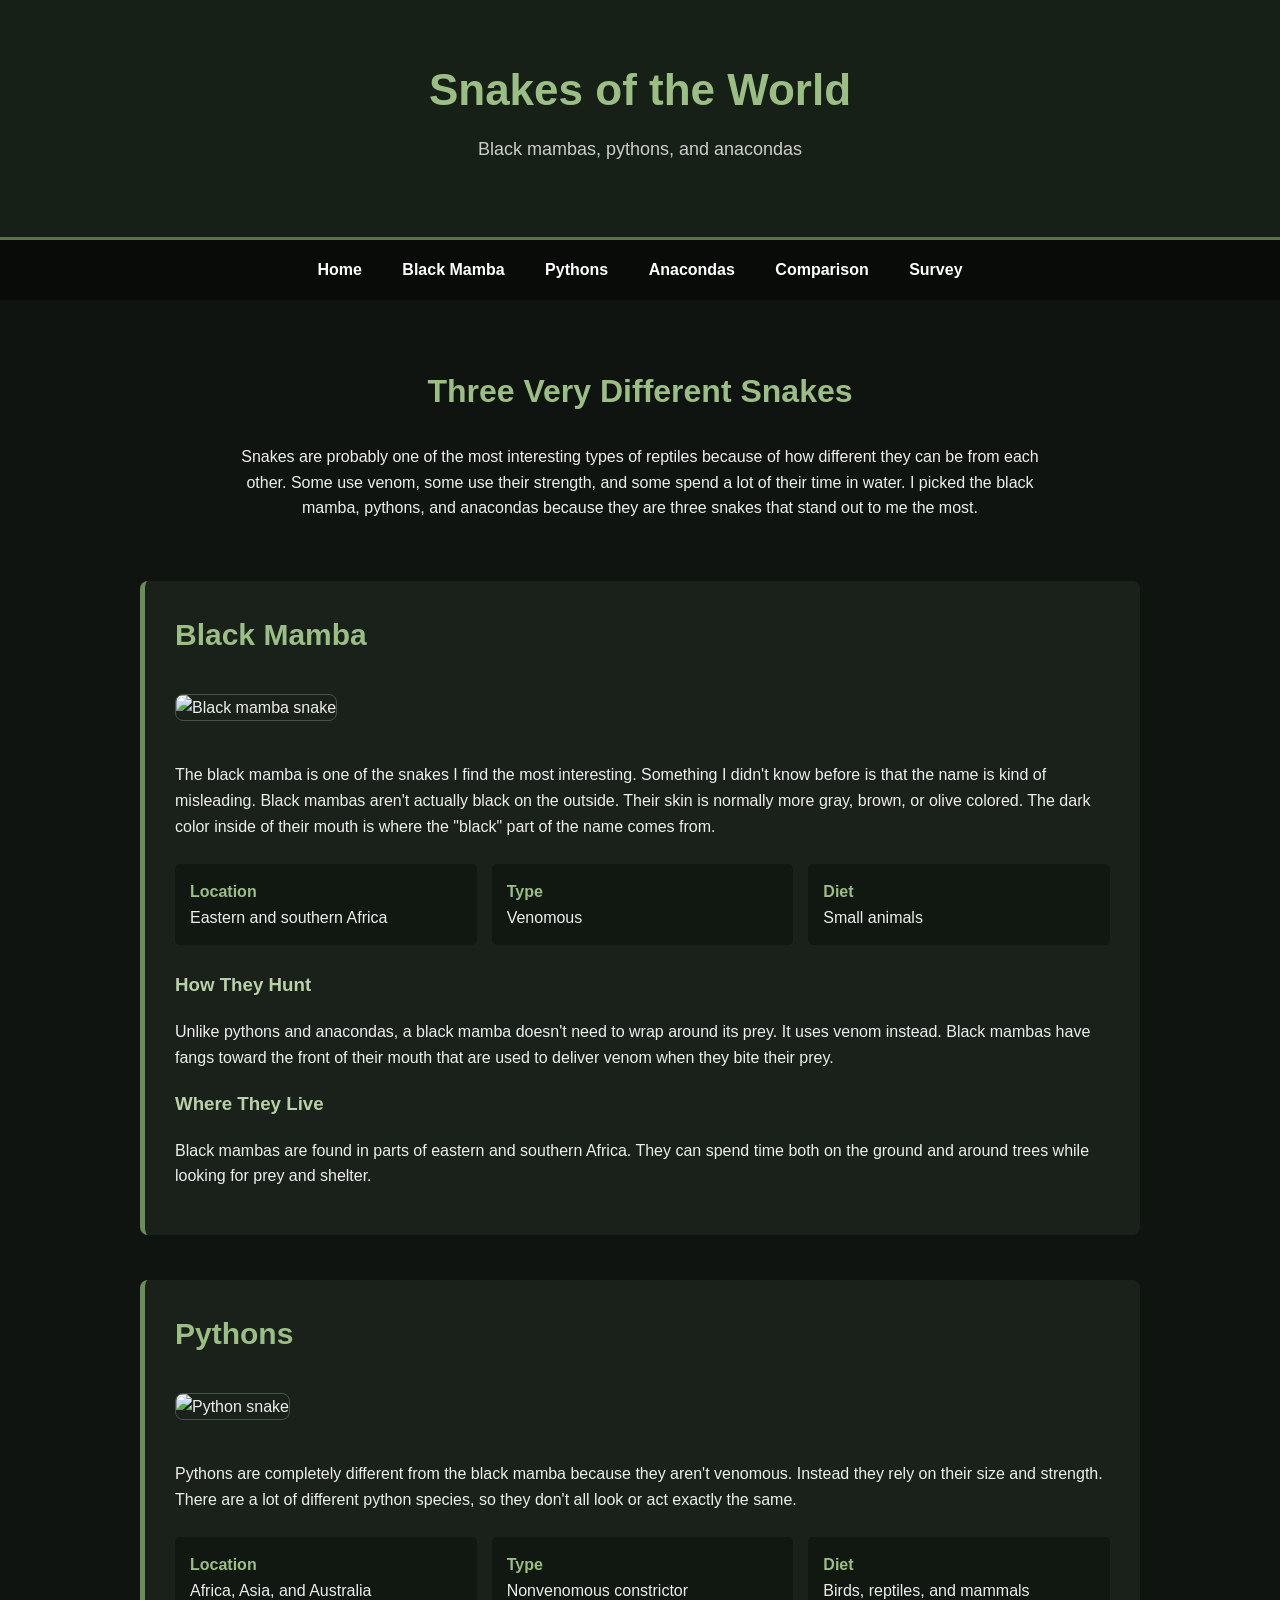
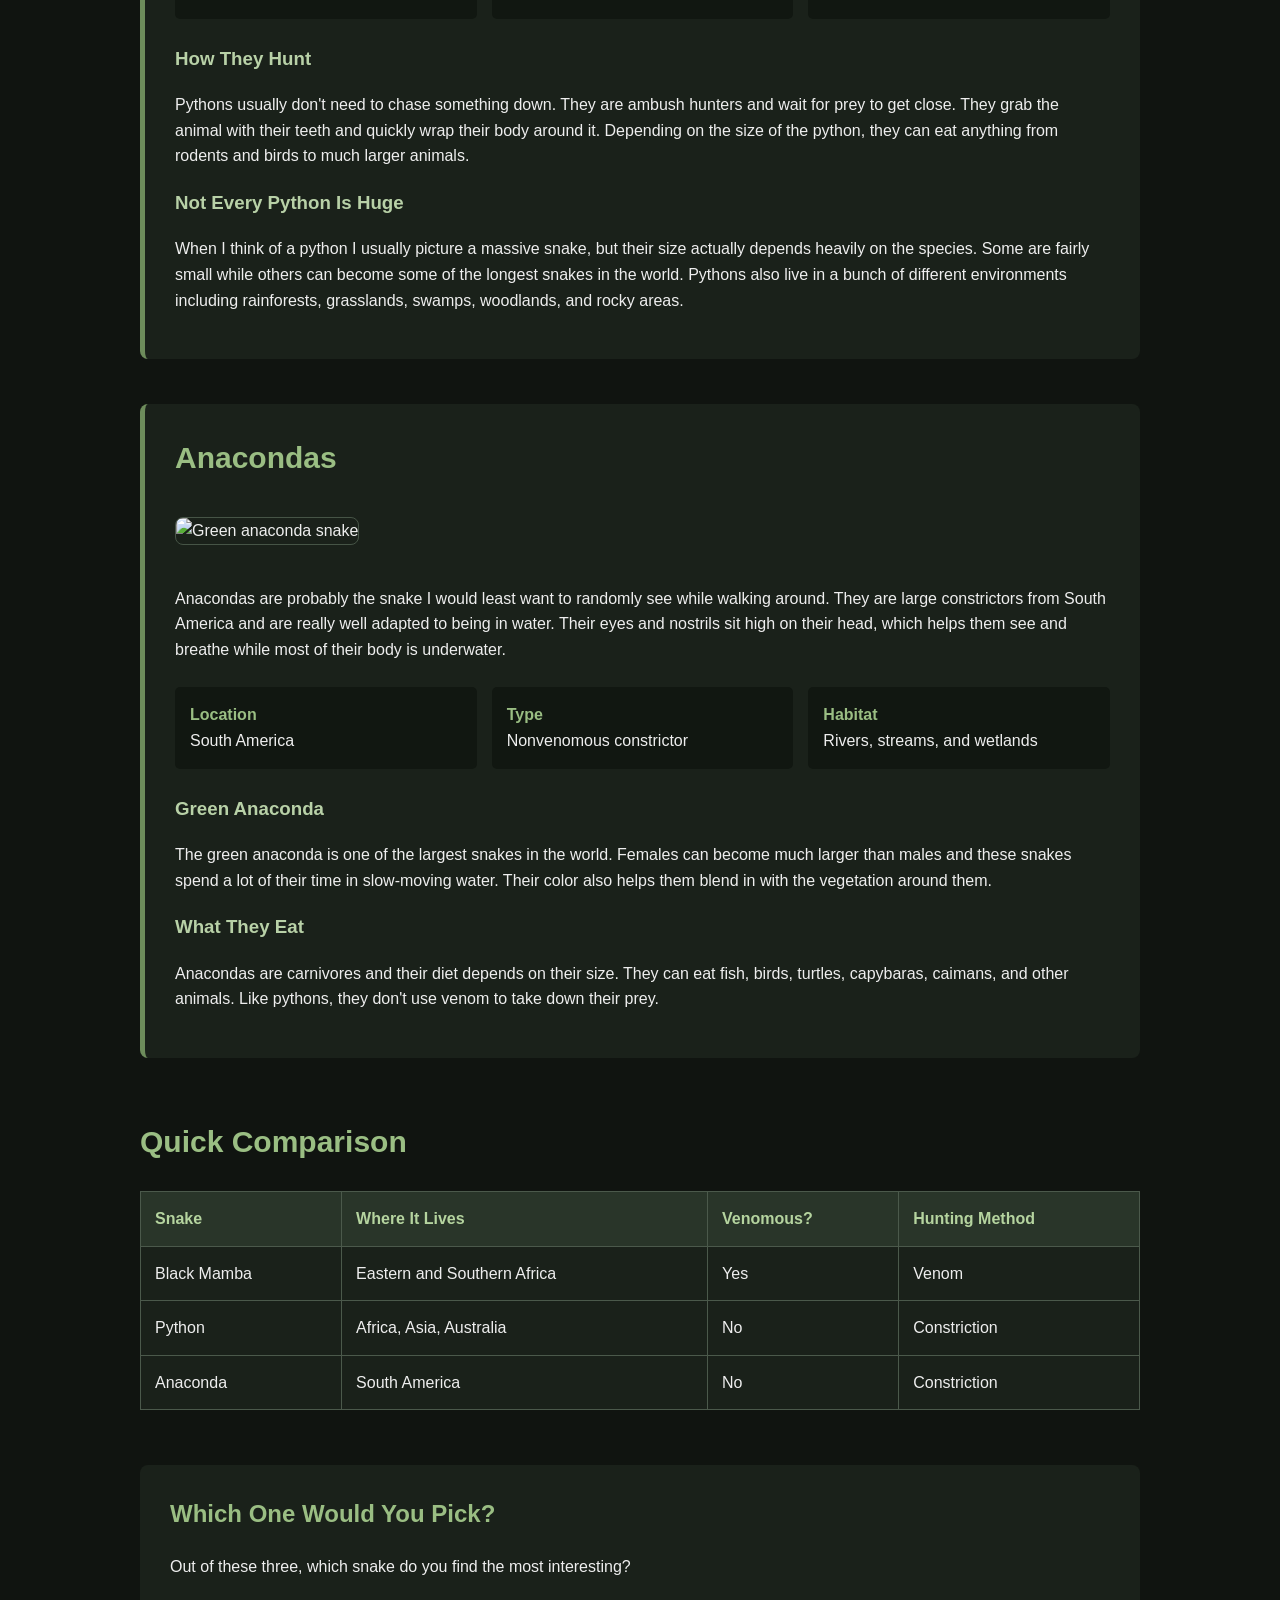
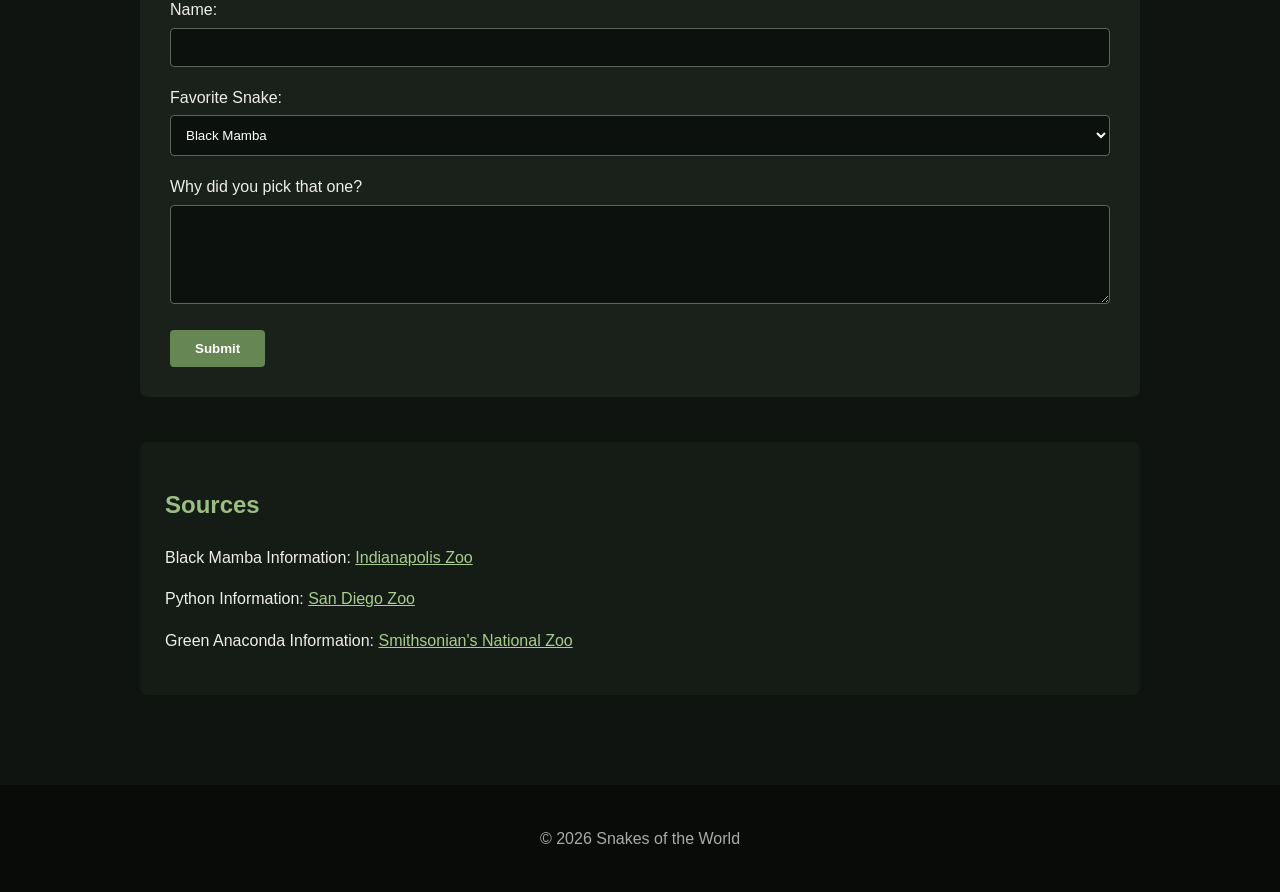
==== index.html @ 22fd6db7 "Revamp index.html for 'Snakes of the World' page Updated the content and structure of the index.html" ====
<!DOCTYPE html>
<html lang="en">

<head>
    <meta charset="UTF-8">
    <meta name="viewport" content="width=device-width, initial-scale=1.0">

    <meta name="description"
          content="Learn about black mambas, pythons, and anacondas including where they live, what they eat, and how they hunt.">

    <title>Snakes of the World</title>

    <style>

        html {
            scroll-behavior: smooth;
        }

        * {
            box-sizing: border-box;
        }

        body {
            margin: 0;
            font-family: Arial, sans-serif;
            background-color: #101410;
            color: #eeeeee;
            line-height: 1.6;
        }

        header {
            background-color: #172017;
            text-align: center;
            padding: 55px 20px;
            border-bottom: 3px solid #59734b;
        }

        header h1 {
            margin: 0;
            color: #9abe83;
            font-size: 44px;
        }

        header p {
            color: #cccccc;
            font-size: 18px;
            margin-top: 10px;
        }

        nav {
            background-color: #080b08;
            text-align: center;
            padding: 17px;
            position: sticky;
            top: 0;
            z-index: 100;
        }

        nav a {
            color: white;
            text-decoration: none;
            margin: 0 18px;
            font-weight: bold;
        }

        nav a:hover {
            color: #9abe83;
        }

        main {
            max-width: 1050px;
            margin: auto;
            padding: 40px 25px;
        }

        .intro {
            text-align: center;
            max-width: 800px;
            margin: 10px auto 60px;
        }

        .intro h2 {
            color: #9abe83;
            font-size: 32px;
        }

        .snake {
            background-color: #1a211a;
            margin-bottom: 45px;
            padding: 30px;
            border-radius: 8px;
            border-left: 5px solid #6d8c5b;
        }

        .snake h2 {
            margin-top: 0;
            color: #9abe83;
            font-size: 30px;
        }

        .snake h3 {
            color: #b8d1a7;
        }

        .snake-image {
            width: 100%;
            height: 400px;
            object-fit: cover;
            border-radius: 8px;
            margin: 10px 0 25px;
            border: 1px solid #465446;
        }

        .facts {
            display: grid;
            grid-template-columns: repeat(3, 1fr);
            gap: 15px;
            margin: 25px 0;
        }

        .fact {
            background-color: #111711;
            padding: 15px;
            border-radius: 5px;
        }

        .fact strong {
            color: #9abe83;
        }

        .comparison {
            margin-top: 60px;
        }

        .comparison h2 {
            color: #9abe83;
            font-size: 30px;
        }

        table {
            width: 100%;
            border-collapse: collapse;
            background-color: #1a211a;
        }

        th {
            background-color: #293529;
            color: #b5d49f;
        }

        th, td {
            padding: 14px;
            border: 1px solid #4b594b;
            text-align: left;
        }

        .survey {
            background-color: #1a211a;
            padding: 30px;
            margin-top: 55px;
            border-radius: 8px;
        }

        .survey h2 {
            color: #9abe83;
            margin-top: 0;
        }

        label {
            display: block;
            margin-top: 18px;
            margin-bottom: 5px;
        }

        input,
        select,
        textarea {
            width: 100%;
            padding: 11px;
            background-color: #0d110d;
            border: 1px solid #596659;
            color: white;
            border-radius: 4px;
        }

        textarea {
            resize: vertical;
        }

        input[type="submit"] {
            width: auto;
            background-color: #668653;
            border: none;
            padding: 11px 25px;
            margin-top: 18px;
            cursor: pointer;
            color: white;
            font-weight: bold;
        }

        input[type="submit"]:hover {
            background-color: #7a9d64;
        }

        .sources {
            margin-top: 45px;
            padding: 25px;
            background-color: #151b15;
            border-radius: 8px;
        }

        .sources h2 {
            color: #9abe83;
        }

        .sources a {
            color: #a9ce91;
        }

        footer {
            text-align: center;
            background-color: #080b08;
            color: #aaaaaa;
            padding: 25px;
            margin-top: 50px;
        }

        @media (max-width: 700px) {

            .facts {
                grid-template-columns: 1fr;
            }

            .snake-image {
                height: 250px;
            }

            nav a {
                display: inline-block;
                margin: 6px 9px;
            }

            header h1 {
                font-size: 35px;
            }
        }

    </style>
</head>


<body>

<header id="home">
    <h1>Snakes of the World</h1>
    <p>Black mambas, pythons, and anacondas</p>
</header>


<nav>
    <a href="#home">Home</a>
    <a href="#mamba">Black Mamba</a>
    <a href="#python">Pythons</a>
    <a href="#anaconda">Anacondas</a>
    <a href="#comparison">Comparison</a>
    <a href="#survey">Survey</a>
</nav>


<main>

<section class="intro">

    <h2>Three Very Different Snakes</h2>

    <p>
        Snakes are probably one of the most interesting types of reptiles
        because of how different they can be from each other. Some use venom,
        some use their strength, and some spend a lot of their time in water.
        I picked the black mamba, pythons, and anacondas because they are three
        snakes that stand out to me the most.
    </p>

</section>


<section class="snake" id="mamba">

    <h2>Black Mamba</h2>

    <img
        class="snake-image"
        src="https://upload.wikimedia.org/wikipedia/commons/7/76/Dendroaspis_polylepis_%2814%29.jpg"
        alt="Black mamba snake">

    <p>
        The black mamba is one of the snakes I find the most interesting.
        Something I didn't know before is that the name is kind of misleading.
        Black mambas aren't actually black on the outside. Their skin is
        normally more gray, brown, or olive colored. The dark color inside
        of their mouth is where the "black" part of the name comes from.
    </p>

    <div class="facts">

        <div class="fact">
            <strong>Location</strong><br>
            Eastern and southern Africa
        </div>

        <div class="fact">
            <strong>Type</strong><br>
            Venomous
        </div>

        <div class="fact">
            <strong>Diet</strong><br>
            Small animals
        </div>

    </div>

    <h3>How They Hunt</h3>

    <p>
        Unlike pythons and anacondas, a black mamba doesn't need to wrap
        around its prey. It uses venom instead. Black mambas have fangs
        toward the front of their mouth that are used to deliver venom
        when they bite their prey.
    </p>

    <h3>Where They Live</h3>

    <p>
        Black mambas are found in parts of eastern and southern Africa.
        They can spend time both on the ground and around trees while
        looking for prey and shelter.
    </p>

</section>


<section class="snake" id="python">

    <h2>Pythons</h2>

    <img
        class="snake-image"
        src="https://upload.wikimedia.org/wikipedia/commons/3/32/Python_molurus_molurus_2.jpg"
        alt="Python snake">

    <p>
        Pythons are completely different from the black mamba because they
        aren't venomous. Instead they rely on their size and strength.
        There are a lot of different python species, so they don't all look
        or act exactly the same.
    </p>

    <div class="facts">

        <div class="fact">
            <strong>Location</strong><br>
            Africa, Asia, and Australia
        </div>

        <div class="fact">
            <strong>Type</strong><br>
            Nonvenomous constrictor
        </div>

        <div class="fact">
            <strong>Diet</strong><br>
            Birds, reptiles, and mammals
        </div>

    </div>

    <h3>How They Hunt</h3>

    <p>
        Pythons usually don't need to chase something down. They are ambush
        hunters and wait for prey to get close. They grab the animal with
        their teeth and quickly wrap their body around it. Depending on the
        size of the python, they can eat anything from rodents and birds to
        much larger animals.
    </p>

    <h3>Not Every Python Is Huge</h3>

    <p>
        When I think of a python I usually picture a massive snake, but their
        size actually depends heavily on the species. Some are fairly small
        while others can become some of the longest snakes in the world.
        Pythons also live in a bunch of different environments including
        rainforests, grasslands, swamps, woodlands, and rocky areas.
    </p>

</section>


<section class="snake" id="anaconda">

    <h2>Anacondas</h2>

    <img
        class="snake-image"
        src="https://upload.wikimedia.org/wikipedia/commons/b/b4/Sucuri_verde.jpg"
        alt="Green anaconda snake">

    <p>
        Anacondas are probably the snake I would least want to randomly see
        while walking around. They are large constrictors from South America
        and are really well adapted to being in water. Their eyes and nostrils
        sit high on their head, which helps them see and breathe while most
        of their body is underwater.
    </p>

    <div class="facts">

        <div class="fact">
            <strong>Location</strong><br>
            South America
        </div>

        <div class="fact">
            <strong>Type</strong><br>
            Nonvenomous constrictor
        </div>

        <div class="fact">
            <strong>Habitat</strong><br>
            Rivers, streams, and wetlands
        </div>

    </div>

    <h3>Green Anaconda</h3>

    <p>
        The green anaconda is one of the largest snakes in the world.
        Females can become much larger than males and these snakes spend
        a lot of their time in slow-moving water. Their color also helps
        them blend in with the vegetation around them.
    </p>

    <h3>What They Eat</h3>

    <p>
        Anacondas are carnivores and their diet depends on their size.
        They can eat fish, birds, turtles, capybaras, caimans, and other
        animals. Like pythons, they don't use venom to take down their prey.
    </p>

</section>


<section class="comparison" id="comparison">

    <h2>Quick Comparison</h2>

    <table>

        <tr>
            <th>Snake</th>
            <th>Where It Lives</th>
            <th>Venomous?</th>
            <th>Hunting Method</th>
        </tr>

        <tr>
            <td>Black Mamba</td>
            <td>Eastern and Southern Africa</td>
            <td>Yes</td>
            <td>Venom</td>
        </tr>

        <tr>
            <td>Python</td>
            <td>Africa, Asia, Australia</td>
            <td>No</td>
            <td>Constriction</td>
        </tr>

        <tr>
            <td>Anaconda</td>
            <td>South America</td>
            <td>No</td>
            <td>Constriction</td>
        </tr>

    </table>

</section>


<section class="survey" id="survey">

    <h2>Which One Would You Pick?</h2>

    <p>
        Out of these three, which snake do you find the most interesting?
    </p>

    <form>

        <label for="name">Name:</label>

        <input
            type="text"
            id="name"
            name="name"
            required>


        <label for="snake">Favorite Snake:</label>

        <select id="snake" name="snake">

            <option value="black-mamba">Black Mamba</option>
            <option value="python">Python</option>
            <option value="anaconda">Anaconda</option>

        </select>


        <label for="reason">
            Why did you pick that one?
        </label>

        <textarea
            id="reason"
            name="reason"
            rows="5"></textarea>


        <input
            type="submit"
            value="Submit">

    </form>

</section>


<section class="sources">

    <h2>Sources</h2>

    <p>
        Black Mamba Information:
        <a href="https://www.indianapoliszoo.com/animals/cobras-and-mambas/"
           target="_blank">
            Indianapolis Zoo
        </a>
    </p>

    <p>
        Python Information:
        <a href="https://animals.sandiegozoo.org/animals/python"
           target="_blank">
            San Diego Zoo
        </a>
    </p>

    <p>
        Green Anaconda Information:
        <a href="https://nationalzoo.si.edu/animals/green-anaconda"
           target="_blank">
            Smithsonian's National Zoo
        </a>
    </p>

</section>

</main>


<footer>
    <p>&copy; 2026 Snakes of the World</p>
</footer>

</body>

</html>
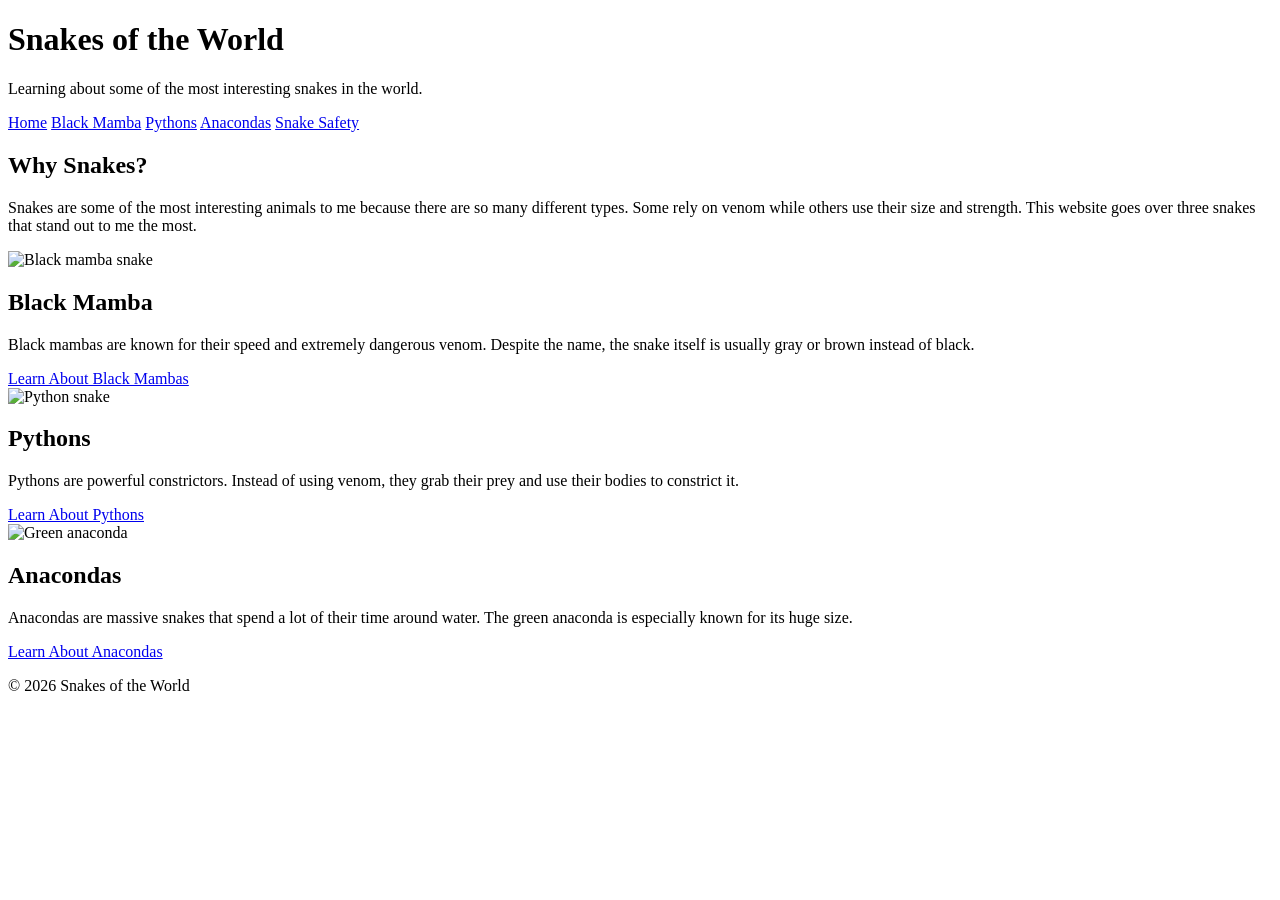
==== commit e2a01e85: "Refactor index.html with updated content and links Updated the content and structure of the index.ht" ====
--- a/index.html
+++ b/index.html
@@ -2,583 +2,91 @@
 <html lang="en">
 
 <head>
-    <meta charset="UTF-8">
-    <meta name="viewport" content="width=device-width, initial-scale=1.0">
-
-    <meta name="description"
-          content="Learn about black mambas, pythons, and anacondas including where they live, what they eat, and how they hunt.">
-
-    <title>Snakes of the World</title>
-
-    <style>
-
-        html {
-            scroll-behavior: smooth;
-        }
-
-        * {
-            box-sizing: border-box;
-        }
-
-        body {
-            margin: 0;
-            font-family: Arial, sans-serif;
-            background-color: #101410;
-            color: #eeeeee;
-            line-height: 1.6;
-        }
-
-        header {
-            background-color: #172017;
-            text-align: center;
-            padding: 55px 20px;
-            border-bottom: 3px solid #59734b;
-        }
-
-        header h1 {
-            margin: 0;
-            color: #9abe83;
-            font-size: 44px;
-        }
-
-        header p {
-            color: #cccccc;
-            font-size: 18px;
-            margin-top: 10px;
-        }
-
-        nav {
-            background-color: #080b08;
-            text-align: center;
-            padding: 17px;
-            position: sticky;
-            top: 0;
-            z-index: 100;
-        }
-
-        nav a {
-            color: white;
-            text-decoration: none;
-            margin: 0 18px;
-            font-weight: bold;
-        }
-
-        nav a:hover {
-            color: #9abe83;
-        }
-
-        main {
-            max-width: 1050px;
-            margin: auto;
-            padding: 40px 25px;
-        }
-
-        .intro {
-            text-align: center;
-            max-width: 800px;
-            margin: 10px auto 60px;
-        }
-
-        .intro h2 {
-            color: #9abe83;
-            font-size: 32px;
-        }
-
-        .snake {
-            background-color: #1a211a;
-            margin-bottom: 45px;
-            padding: 30px;
-            border-radius: 8px;
-            border-left: 5px solid #6d8c5b;
-        }
-
-        .snake h2 {
-            margin-top: 0;
-            color: #9abe83;
-            font-size: 30px;
-        }
-
-        .snake h3 {
-            color: #b8d1a7;
-        }
-
-        .snake-image {
-            width: 100%;
-            height: 400px;
-            object-fit: cover;
-            border-radius: 8px;
-            margin: 10px 0 25px;
-            border: 1px solid #465446;
-        }
-
-        .facts {
-            display: grid;
-            grid-template-columns: repeat(3, 1fr);
-            gap: 15px;
-            margin: 25px 0;
-        }
-
-        .fact {
-            background-color: #111711;
-            padding: 15px;
-            border-radius: 5px;
-        }
-
-        .fact strong {
-            color: #9abe83;
-        }
-
-        .comparison {
-            margin-top: 60px;
-        }
-
-        .comparison h2 {
-            color: #9abe83;
-            font-size: 30px;
-        }
-
-        table {
-            width: 100%;
-            border-collapse: collapse;
-            background-color: #1a211a;
-        }
-
-        th {
-            background-color: #293529;
-            color: #b5d49f;
-        }
-
-        th, td {
-            padding: 14px;
-            border: 1px solid #4b594b;
-            text-align: left;
-        }
-
-        .survey {
-            background-color: #1a211a;
-            padding: 30px;
-            margin-top: 55px;
-            border-radius: 8px;
-        }
-
-        .survey h2 {
-            color: #9abe83;
-            margin-top: 0;
-        }
-
-        label {
-            display: block;
-            margin-top: 18px;
-            margin-bottom: 5px;
-        }
-
-        input,
-        select,
-        textarea {
-            width: 100%;
-            padding: 11px;
-            background-color: #0d110d;
-            border: 1px solid #596659;
-            color: white;
-            border-radius: 4px;
-        }
-
-        textarea {
-            resize: vertical;
-        }
-
-        input[type="submit"] {
-            width: auto;
-            background-color: #668653;
-            border: none;
-            padding: 11px 25px;
-            margin-top: 18px;
-            cursor: pointer;
-            color: white;
-            font-weight: bold;
-        }
-
-        input[type="submit"]:hover {
-            background-color: #7a9d64;
-        }
-
-        .sources {
-            margin-top: 45px;
-            padding: 25px;
-            background-color: #151b15;
-            border-radius: 8px;
-        }
-
-        .sources h2 {
-            color: #9abe83;
-        }
-
-        .sources a {
-            color: #a9ce91;
-        }
-
-        footer {
-            text-align: center;
-            background-color: #080b08;
-            color: #aaaaaa;
-            padding: 25px;
-            margin-top: 50px;
-        }
-
-        @media (max-width: 700px) {
-
-            .facts {
-                grid-template-columns: 1fr;
-            }
-
-            .snake-image {
-                height: 250px;
-            }
-
-            nav a {
-                display: inline-block;
-                margin: 6px 9px;
-            }
-
-            header h1 {
-                font-size: 35px;
-            }
-        }
-
-    </style>
+   <meta charset="UTF-8">
+   <meta name="viewport" content="width=device-width, initial-scale=1.0">
+   <meta name="description" content="Learn about different snakes including black mambas, pythons, and anacondas.">
+   <title>Snakes of the World</title>
+   <link rel="stylesheet" href="styles.css">
 </head>
-
 
 <body>
 
-<header id="home">
-    <h1>Snakes of the World</h1>
-    <p>Black mambas, pythons, and anacondas</p>
+<header>
+   <h1>Snakes of the World</h1>
+   <p>Learning about some of the most interesting snakes in the world.</p>
 </header>
 
-
 <nav>
-    <a href="#home">Home</a>
-    <a href="#mamba">Black Mamba</a>
-    <a href="#python">Pythons</a>
-    <a href="#anaconda">Anacondas</a>
-    <a href="#comparison">Comparison</a>
-    <a href="#survey">Survey</a>
+   <a href="index.html">Home</a>
+   <a href="black-mamba.html">Black Mamba</a>
+   <a href="python.html">Pythons</a>
+   <a href="anaconda.html">Anacondas</a>
+   <a href="snake-safety.html">Snake Safety</a>
 </nav>
-
 
 <main>
 
-<section class="intro">
+   <h2>Why Snakes?</h2>
 
-    <h2>Three Very Different Snakes</h2>
+   <p>
+      Snakes are some of the most interesting animals to me because there are
+      so many different types. Some rely on venom while others use their size
+      and strength. This website goes over three snakes that stand out to me
+      the most.
+   </p>
 
-    <p>
-        Snakes are probably one of the most interesting types of reptiles
-        because of how different they can be from each other. Some use venom,
-        some use their strength, and some spend a lot of their time in water.
-        I picked the black mamba, pythons, and anacondas because they are three
-        snakes that stand out to me the most.
-    </p>
+   <div class="snake-grid">
 
-</section>
+      <section class="snake-card">
+         <img src="https://upload.wikimedia.org/wikipedia/commons/thumb/7/76/Dendroaspis_polylepis_%2814%29.jpg/640px-Dendroaspis_polylepis_%2814%29.jpg"
+              alt="Black mamba snake">
 
+         <h2>Black Mamba</h2>
 
-<section class="snake" id="mamba">
+         <p>
+            Black mambas are known for their speed and extremely dangerous
+            venom. Despite the name, the snake itself is usually gray or
+            brown instead of black.
+         </p>
 
-    <h2>Black Mamba</h2>
+         <a class="button" href="black-mamba.html">Learn About Black Mambas</a>
+      </section>
 
-    <img
-        class="snake-image"
-        src="https://upload.wikimedia.org/wikipedia/commons/7/76/Dendroaspis_polylepis_%2814%29.jpg"
-        alt="Black mamba snake">
+      <section class="snake-card">
+         <img src="https://upload.wikimedia.org/wikipedia/commons/thumb/4/4d/Python_bivittatus_%28Burmese_python%29.jpg/640px-Python_bivittatus_%28Burmese_python%29.jpg"
+              alt="Python snake">
 
-    <p>
-        The black mamba is one of the snakes I find the most interesting.
-        Something I didn't know before is that the name is kind of misleading.
-        Black mambas aren't actually black on the outside. Their skin is
-        normally more gray, brown, or olive colored. The dark color inside
-        of their mouth is where the "black" part of the name comes from.
-    </p>
+         <h2>Pythons</h2>
 
-    <div class="facts">
+         <p>
+            Pythons are powerful constrictors. Instead of using venom, they
+            grab their prey and use their bodies to constrict it.
+         </p>
 
-        <div class="fact">
-            <strong>Location</strong><br>
-            Eastern and southern Africa
-        </div>
+         <a class="button" href="python.html">Learn About Pythons</a>
+      </section>
 
-        <div class="fact">
-            <strong>Type</strong><br>
-            Venomous
-        </div>
+      <section class="snake-card">
+         <img src="https://upload.wikimedia.org/wikipedia/commons/thumb/b/b4/Sucuri_verde.jpg/640px-Sucuri_verde.jpg"
+              alt="Green anaconda">
 
-        <div class="fact">
-            <strong>Diet</strong><br>
-            Small animals
-        </div>
+         <h2>Anacondas</h2>
 
-    </div>
+         <p>
+            Anacondas are massive snakes that spend a lot of their time around
+            water. The green anaconda is especially known for its huge size.
+         </p>
 
-    <h3>How They Hunt</h3>
+         <a class="button" href="anaconda.html">Learn About Anacondas</a>
+      </section>
 
-    <p>
-        Unlike pythons and anacondas, a black mamba doesn't need to wrap
-        around its prey. It uses venom instead. Black mambas have fangs
-        toward the front of their mouth that are used to deliver venom
-        when they bite their prey.
-    </p>
-
-    <h3>Where They Live</h3>
-
-    <p>
-        Black mambas are found in parts of eastern and southern Africa.
-        They can spend time both on the ground and around trees while
-        looking for prey and shelter.
-    </p>
-
-</section>
-
-
-<section class="snake" id="python">
-
-    <h2>Pythons</h2>
-
-    <img
-        class="snake-image"
-        src="https://upload.wikimedia.org/wikipedia/commons/3/32/Python_molurus_molurus_2.jpg"
-        alt="Python snake">
-
-    <p>
-        Pythons are completely different from the black mamba because they
-        aren't venomous. Instead they rely on their size and strength.
-        There are a lot of different python species, so they don't all look
-        or act exactly the same.
-    </p>
-
-    <div class="facts">
-
-        <div class="fact">
-            <strong>Location</strong><br>
-            Africa, Asia, and Australia
-        </div>
-
-        <div class="fact">
-            <strong>Type</strong><br>
-            Nonvenomous constrictor
-        </div>
-
-        <div class="fact">
-            <strong>Diet</strong><br>
-            Birds, reptiles, and mammals
-        </div>
-
-    </div>
-
-    <h3>How They Hunt</h3>
-
-    <p>
-        Pythons usually don't need to chase something down. They are ambush
-        hunters and wait for prey to get close. They grab the animal with
-        their teeth and quickly wrap their body around it. Depending on the
-        size of the python, they can eat anything from rodents and birds to
-        much larger animals.
-    </p>
-
-    <h3>Not Every Python Is Huge</h3>
-
-    <p>
-        When I think of a python I usually picture a massive snake, but their
-        size actually depends heavily on the species. Some are fairly small
-        while others can become some of the longest snakes in the world.
-        Pythons also live in a bunch of different environments including
-        rainforests, grasslands, swamps, woodlands, and rocky areas.
-    </p>
-
-</section>
-
-
-<section class="snake" id="anaconda">
-
-    <h2>Anacondas</h2>
-
-    <img
-        class="snake-image"
-        src="https://upload.wikimedia.org/wikipedia/commons/b/b4/Sucuri_verde.jpg"
-        alt="Green anaconda snake">
-
-    <p>
-        Anacondas are probably the snake I would least want to randomly see
-        while walking around. They are large constrictors from South America
-        and are really well adapted to being in water. Their eyes and nostrils
-        sit high on their head, which helps them see and breathe while most
-        of their body is underwater.
-    </p>
-
-    <div class="facts">
-
-        <div class="fact">
-            <strong>Location</strong><br>
-            South America
-        </div>
-
-        <div class="fact">
-            <strong>Type</strong><br>
-            Nonvenomous constrictor
-        </div>
-
-        <div class="fact">
-            <strong>Habitat</strong><br>
-            Rivers, streams, and wetlands
-        </div>
-
-    </div>
-
-    <h3>Green Anaconda</h3>
-
-    <p>
-        The green anaconda is one of the largest snakes in the world.
-        Females can become much larger than males and these snakes spend
-        a lot of their time in slow-moving water. Their color also helps
-        them blend in with the vegetation around them.
-    </p>
-
-    <h3>What They Eat</h3>
-
-    <p>
-        Anacondas are carnivores and their diet depends on their size.
-        They can eat fish, birds, turtles, capybaras, caimans, and other
-        animals. Like pythons, they don't use venom to take down their prey.
-    </p>
-
-</section>
-
-
-<section class="comparison" id="comparison">
-
-    <h2>Quick Comparison</h2>
-
-    <table>
-
-        <tr>
-            <th>Snake</th>
-            <th>Where It Lives</th>
-            <th>Venomous?</th>
-            <th>Hunting Method</th>
-        </tr>
-
-        <tr>
-            <td>Black Mamba</td>
-            <td>Eastern and Southern Africa</td>
-            <td>Yes</td>
-            <td>Venom</td>
-        </tr>
-
-        <tr>
-            <td>Python</td>
-            <td>Africa, Asia, Australia</td>
-            <td>No</td>
-            <td>Constriction</td>
-        </tr>
-
-        <tr>
-            <td>Anaconda</td>
-            <td>South America</td>
-            <td>No</td>
-            <td>Constriction</td>
-        </tr>
-
-    </table>
-
-</section>
-
-
-<section class="survey" id="survey">
-
-    <h2>Which One Would You Pick?</h2>
-
-    <p>
-        Out of these three, which snake do you find the most interesting?
-    </p>
-
-    <form>
-
-        <label for="name">Name:</label>
-
-        <input
-            type="text"
-            id="name"
-            name="name"
-            required>
-
-
-        <label for="snake">Favorite Snake:</label>
-
-        <select id="snake" name="snake">
-
-            <option value="black-mamba">Black Mamba</option>
-            <option value="python">Python</option>
-            <option value="anaconda">Anaconda</option>
-
-        </select>
-
-
-        <label for="reason">
-            Why did you pick that one?
-        </label>
-
-        <textarea
-            id="reason"
-            name="reason"
-            rows="5"></textarea>
-
-
-        <input
-            type="submit"
-            value="Submit">
-
-    </form>
-
-</section>
-
-
-<section class="sources">
-
-    <h2>Sources</h2>
-
-    <p>
-        Black Mamba Information:
-        <a href="https://www.indianapoliszoo.com/animals/cobras-and-mambas/"
-           target="_blank">
-            Indianapolis Zoo
-        </a>
-    </p>
-
-    <p>
-        Python Information:
-        <a href="https://animals.sandiegozoo.org/animals/python"
-           target="_blank">
-            San Diego Zoo
-        </a>
-    </p>
-
-    <p>
-        Green Anaconda Information:
-        <a href="https://nationalzoo.si.edu/animals/green-anaconda"
-           target="_blank">
-            Smithsonian's National Zoo
-        </a>
-    </p>
-
-</section>
+   </div>
 
 </main>
 
-
 <footer>
-    <p>&copy; 2026 Snakes of the World</p>
+   <p>&copy; 2026 Snakes of the World</p>
 </footer>
 
 </body>
-
 </html>
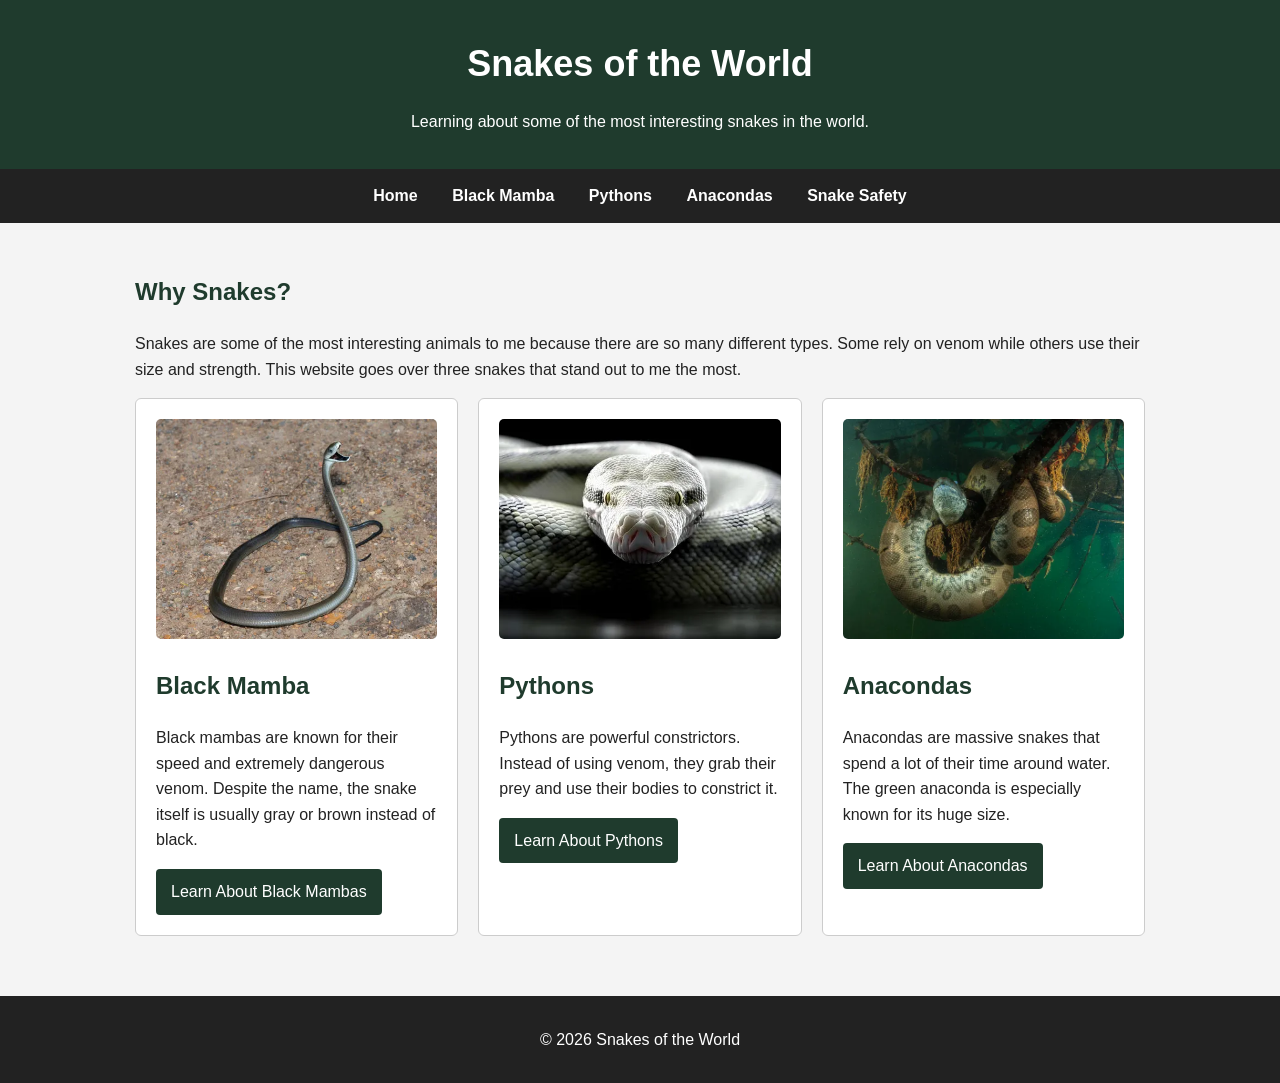
==== commit c3fd1b98: "Change image sources for snake cards Updated image sources for snake cards in index.html." ====
--- a/index.html
+++ b/index.html
@@ -38,8 +38,7 @@
    <div class="snake-grid">
 
       <section class="snake-card">
-         <img src="https://upload.wikimedia.org/wikipedia/commons/thumb/7/76/Dendroaspis_polylepis_%2814%29.jpg/640px-Dendroaspis_polylepis_%2814%29.jpg"
-              alt="Black mamba snake">
+         <img src="black-mamba.png" alt="Black mamba snake">
 
          <h2>Black Mamba</h2>
 
@@ -53,8 +52,7 @@
       </section>
 
       <section class="snake-card">
-         <img src="https://upload.wikimedia.org/wikipedia/commons/thumb/4/4d/Python_bivittatus_%28Burmese_python%29.jpg/640px-Python_bivittatus_%28Burmese_python%29.jpg"
-              alt="Python snake">
+         <img src="python.png" alt="Python snake">
 
          <h2>Pythons</h2>
 
@@ -67,8 +65,7 @@
       </section>
 
       <section class="snake-card">
-         <img src="https://upload.wikimedia.org/wikipedia/commons/thumb/b/b4/Sucuri_verde.jpg/640px-Sucuri_verde.jpg"
-              alt="Green anaconda">
+         <img src="anaconda.png" alt="Green anaconda">
 
          <h2>Anacondas</h2>
 
--- a/styles.css
+++ b/styles.css
@@ -0,0 +1,165 @@
+* {
+   box-sizing: border-box;
+}
+
+body {
+   margin: 0;
+   font-family: Arial, sans-serif;
+   background-color: #f4f4f4;
+   color: #222;
+   line-height: 1.6;
+}
+
+header {
+   background-color: #1f3b2d;
+   color: white;
+   text-align: center;
+   padding: 35px 20px;
+}
+
+header h1 {
+   margin: 0;
+   font-size: 36px;
+}
+
+header p {
+   margin-bottom: 0;
+}
+
+nav {
+   background-color: #222;
+   text-align: center;
+   padding: 14px;
+}
+
+nav a {
+   color: white;
+   text-decoration: none;
+   margin: 0 15px;
+   font-weight: bold;
+}
+
+nav a:hover {
+   text-decoration: underline;
+}
+
+main {
+   max-width: 1050px;
+   margin: auto;
+   padding: 30px 20px;
+}
+
+h2 {
+   color: #1f3b2d;
+}
+
+.snake-grid {
+   display: flex;
+   gap: 20px;
+   flex-wrap: wrap;
+}
+
+.snake-card {
+   background-color: white;
+   border: 1px solid #ccc;
+   padding: 20px;
+   flex: 1;
+   min-width: 250px;
+   border-radius: 6px;
+}
+
+.snake-card img {
+   width: 100%;
+   height: 220px;
+   object-fit: cover;
+   border-radius: 5px;
+}
+
+.content-page {
+   background-color: white;
+   padding: 25px;
+   border-radius: 6px;
+}
+
+.content-page img {
+   width: 100%;
+   max-width: 650px;
+   height: auto;
+   display: block;
+   margin: 20px 0;
+   border-radius: 5px;
+}
+
+.button {
+   display: inline-block;
+   background-color: #1f3b2d;
+   color: white;
+   padding: 10px 15px;
+   text-decoration: none;
+   border-radius: 4px;
+}
+
+.button:hover {
+   background-color: #315b46;
+}
+
+ul {
+   padding-left: 25px;
+}
+
+form {
+   margin-top: 20px;
+}
+
+label {
+   display: block;
+   margin-top: 15px;
+   margin-bottom: 5px;
+   font-weight: bold;
+}
+
+input[type="text"],
+select,
+textarea {
+   width: 100%;
+   padding: 10px;
+   border: 1px solid #aaa;
+   border-radius: 4px;
+}
+
+input[type="submit"] {
+   margin-top: 15px;
+   padding: 10px 20px;
+   background-color: #1f3b2d;
+   color: white;
+   border: none;
+   border-radius: 4px;
+   cursor: pointer;
+}
+
+input[type="submit"]:hover {
+   background-color: #315b46;
+}
+
+footer {
+   text-align: center;
+   background-color: #222;
+   color: white;
+   padding: 15px;
+   margin-top: 30px;
+}
+
+@media (max-width: 700px) {
+   nav a {
+      display: block;
+      margin: 8px 0;
+   }
+
+   .snake-grid {
+      flex-direction: column;
+   }
+
+   header h1 {
+      font-size: 28px;
+   }
+}
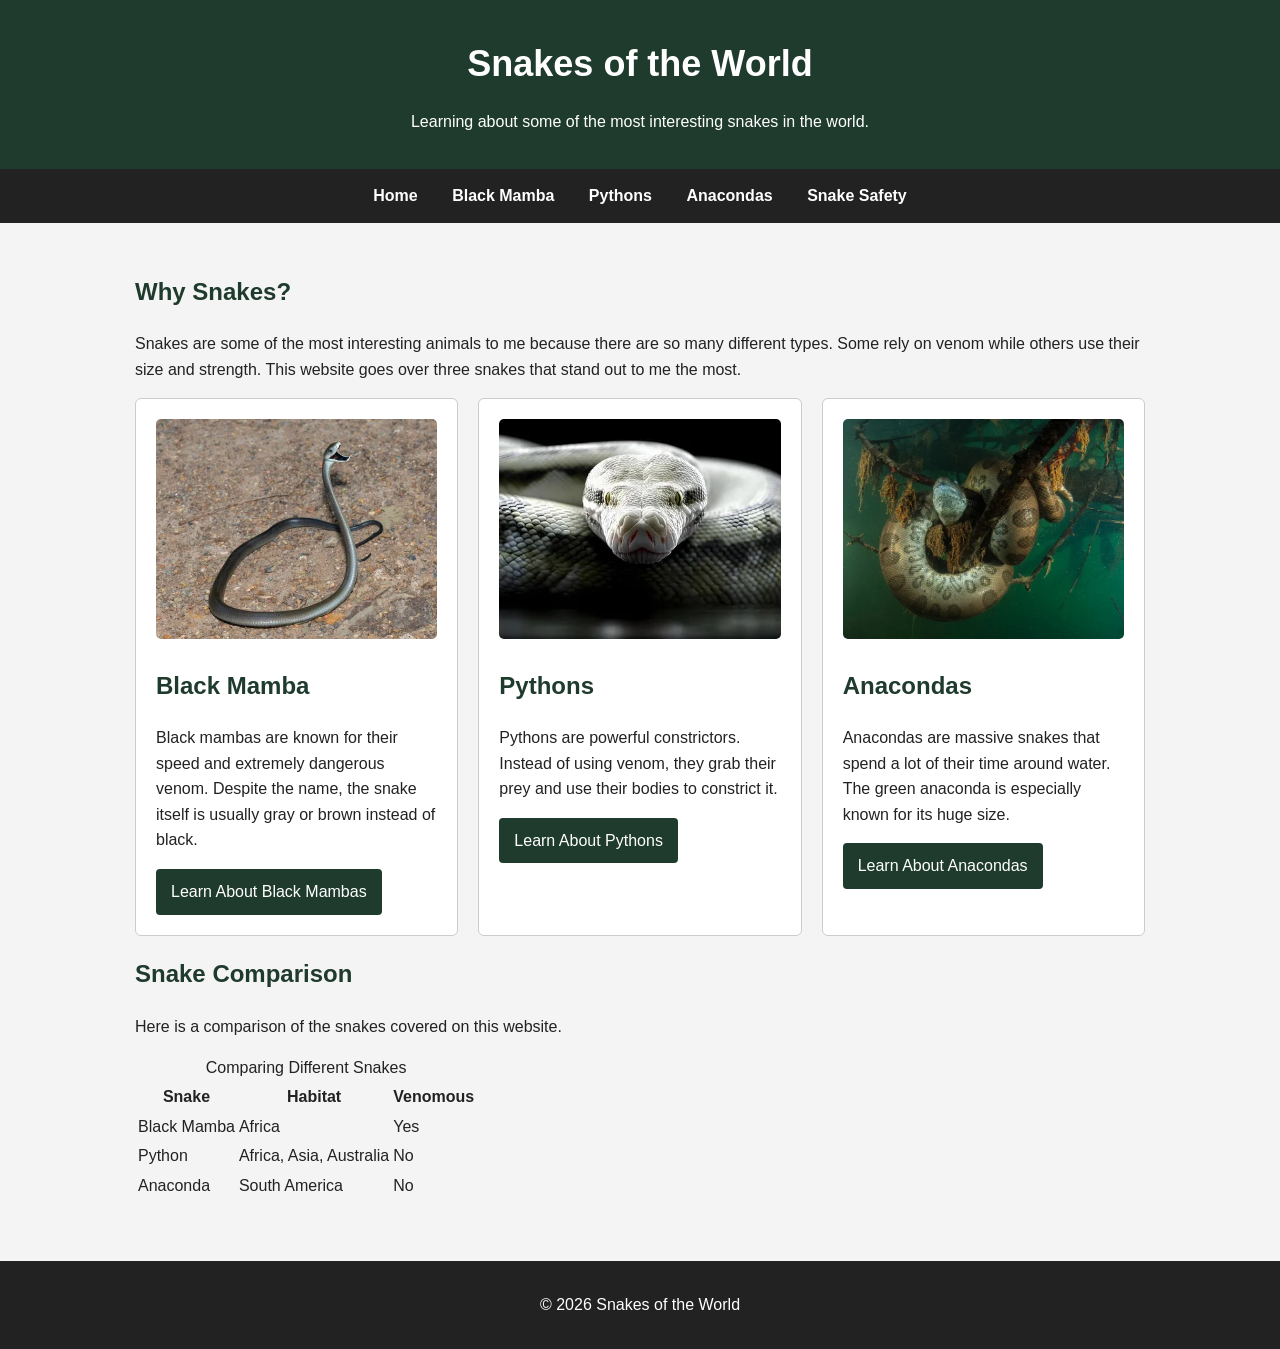
==== commit ba4e824e: "Enhance index.html with snake comparison section Added a comparison section with a table for snake h" ====
--- a/index.html
+++ b/index.html
@@ -79,6 +79,35 @@
 
    </div>
 
+<section>
+    <h2>Snake Comparison</h2>
+    <p>Here is a comparison of the snakes covered on this website.</p>
+
+    <table>
+        <caption>Comparing Different Snakes</caption>
+        <tr>
+            <th scope="col">Snake</th>
+            <th scope="col">Habitat</th>
+            <th scope="col">Venomous</th>
+        </tr>
+        <tr>
+            <td>Black Mamba</td>
+            <td>Africa</td>
+            <td>Yes</td>
+        </tr>
+        <tr>
+            <td>Python</td>
+            <td>Africa, Asia, Australia</td>
+            <td>No</td>
+        </tr>
+        <tr>
+            <td>Anaconda</td>
+            <td>South America</td>
+            <td>No</td>
+        </tr>
+    </table>
+</section>
+
 </main>
 
 <footer>
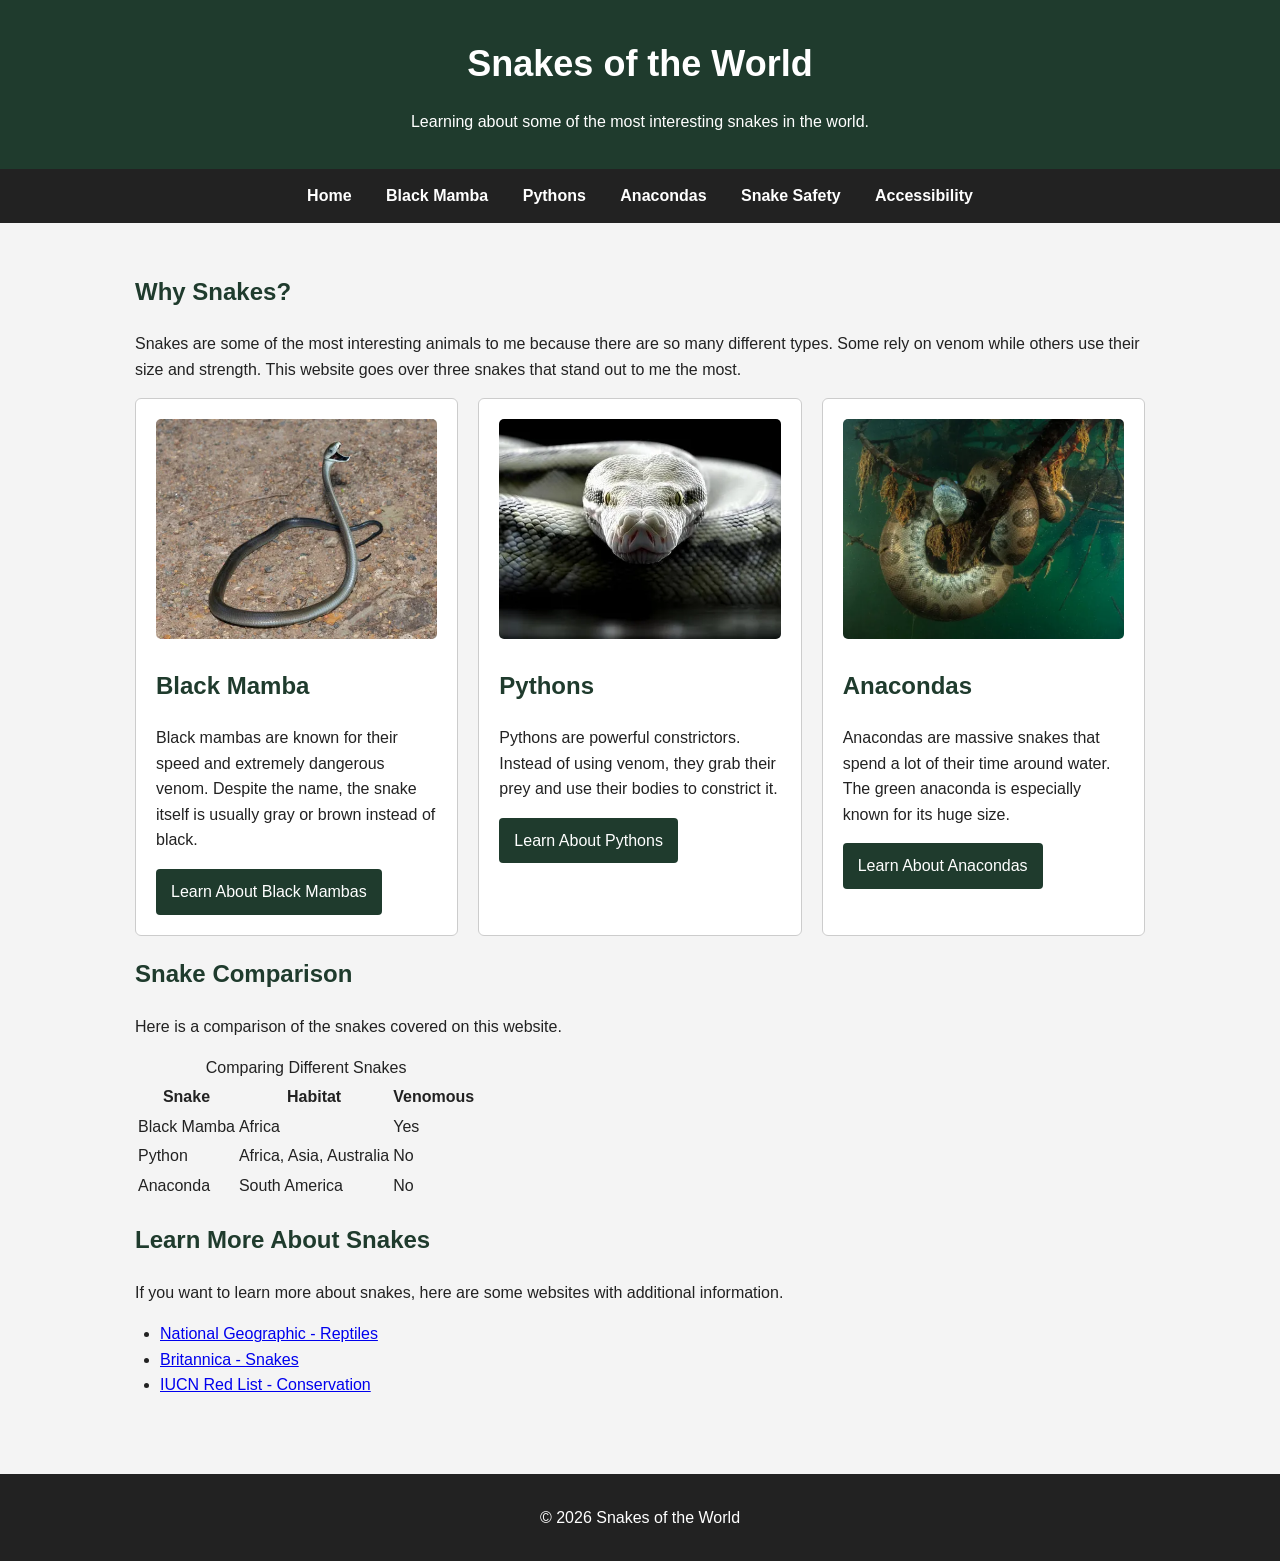
==== commit 7a1722b8: "Enhance accessibility and add resource links Added accessibility features and a new section for addi" ====
--- a/index.html
+++ b/index.html
@@ -1,3 +1,4 @@
+
 <!DOCTYPE html>
 <html lang="en">
 
@@ -16,12 +17,13 @@
    <p>Learning about some of the most interesting snakes in the world.</p>
 </header>
 
-<nav>
+<nav aria-label="Main navigation">
    <a href="index.html">Home</a>
    <a href="black-mamba.html">Black Mamba</a>
    <a href="python.html">Pythons</a>
    <a href="anaconda.html">Anacondas</a>
    <a href="snake-safety.html">Snake Safety</a>
+   <a href="accessibility.html">Accessibility</a>
 </nav>
 
 <main>
@@ -79,34 +81,64 @@
 
    </div>
 
-<section>
-    <h2>Snake Comparison</h2>
-    <p>Here is a comparison of the snakes covered on this website.</p>
+   <section>
+      <h2>Snake Comparison</h2>
+      <p>Here is a comparison of the snakes covered on this website.</p>
 
-    <table>
-        <caption>Comparing Different Snakes</caption>
-        <tr>
-            <th scope="col">Snake</th>
-            <th scope="col">Habitat</th>
-            <th scope="col">Venomous</th>
-        </tr>
-        <tr>
-            <td>Black Mamba</td>
-            <td>Africa</td>
-            <td>Yes</td>
-        </tr>
-        <tr>
-            <td>Python</td>
-            <td>Africa, Asia, Australia</td>
-            <td>No</td>
-        </tr>
-        <tr>
-            <td>Anaconda</td>
-            <td>South America</td>
-            <td>No</td>
-        </tr>
-    </table>
-</section>
+      <table>
+         <caption>Comparing Different Snakes</caption>
+         <thead>
+            <tr>
+               <th scope="col">Snake</th>
+               <th scope="col">Habitat</th>
+               <th scope="col">Venomous</th>
+            </tr>
+         </thead>
+         <tbody>
+            <tr>
+               <td>Black Mamba</td>
+               <td>Africa</td>
+               <td>Yes</td>
+            </tr>
+            <tr>
+               <td>Python</td>
+               <td>Africa, Asia, Australia</td>
+               <td>No</td>
+            </tr>
+            <tr>
+               <td>Anaconda</td>
+               <td>South America</td>
+               <td>No</td>
+            </tr>
+         </tbody>
+      </table>
+   </section>
+
+   <section>
+      <h2>Learn More About Snakes</h2>
+      <p>
+         If you want to learn more about snakes, here are some websites
+         with additional information.
+      </p>
+
+      <ul>
+         <li>
+            <a href="https://www.nationalgeographic.com/animals/reptiles">
+               National Geographic - Reptiles
+            </a>
+         </li>
+         <li>
+            <a href="https://www.britannica.com/animal/snake">
+               Britannica - Snakes
+            </a>
+         </li>
+         <li>
+            <a href="https://www.iucnredlist.org/">
+               IUCN Red List - Conservation
+            </a>
+         </li>
+      </ul>
+   </section>
 
 </main>
 
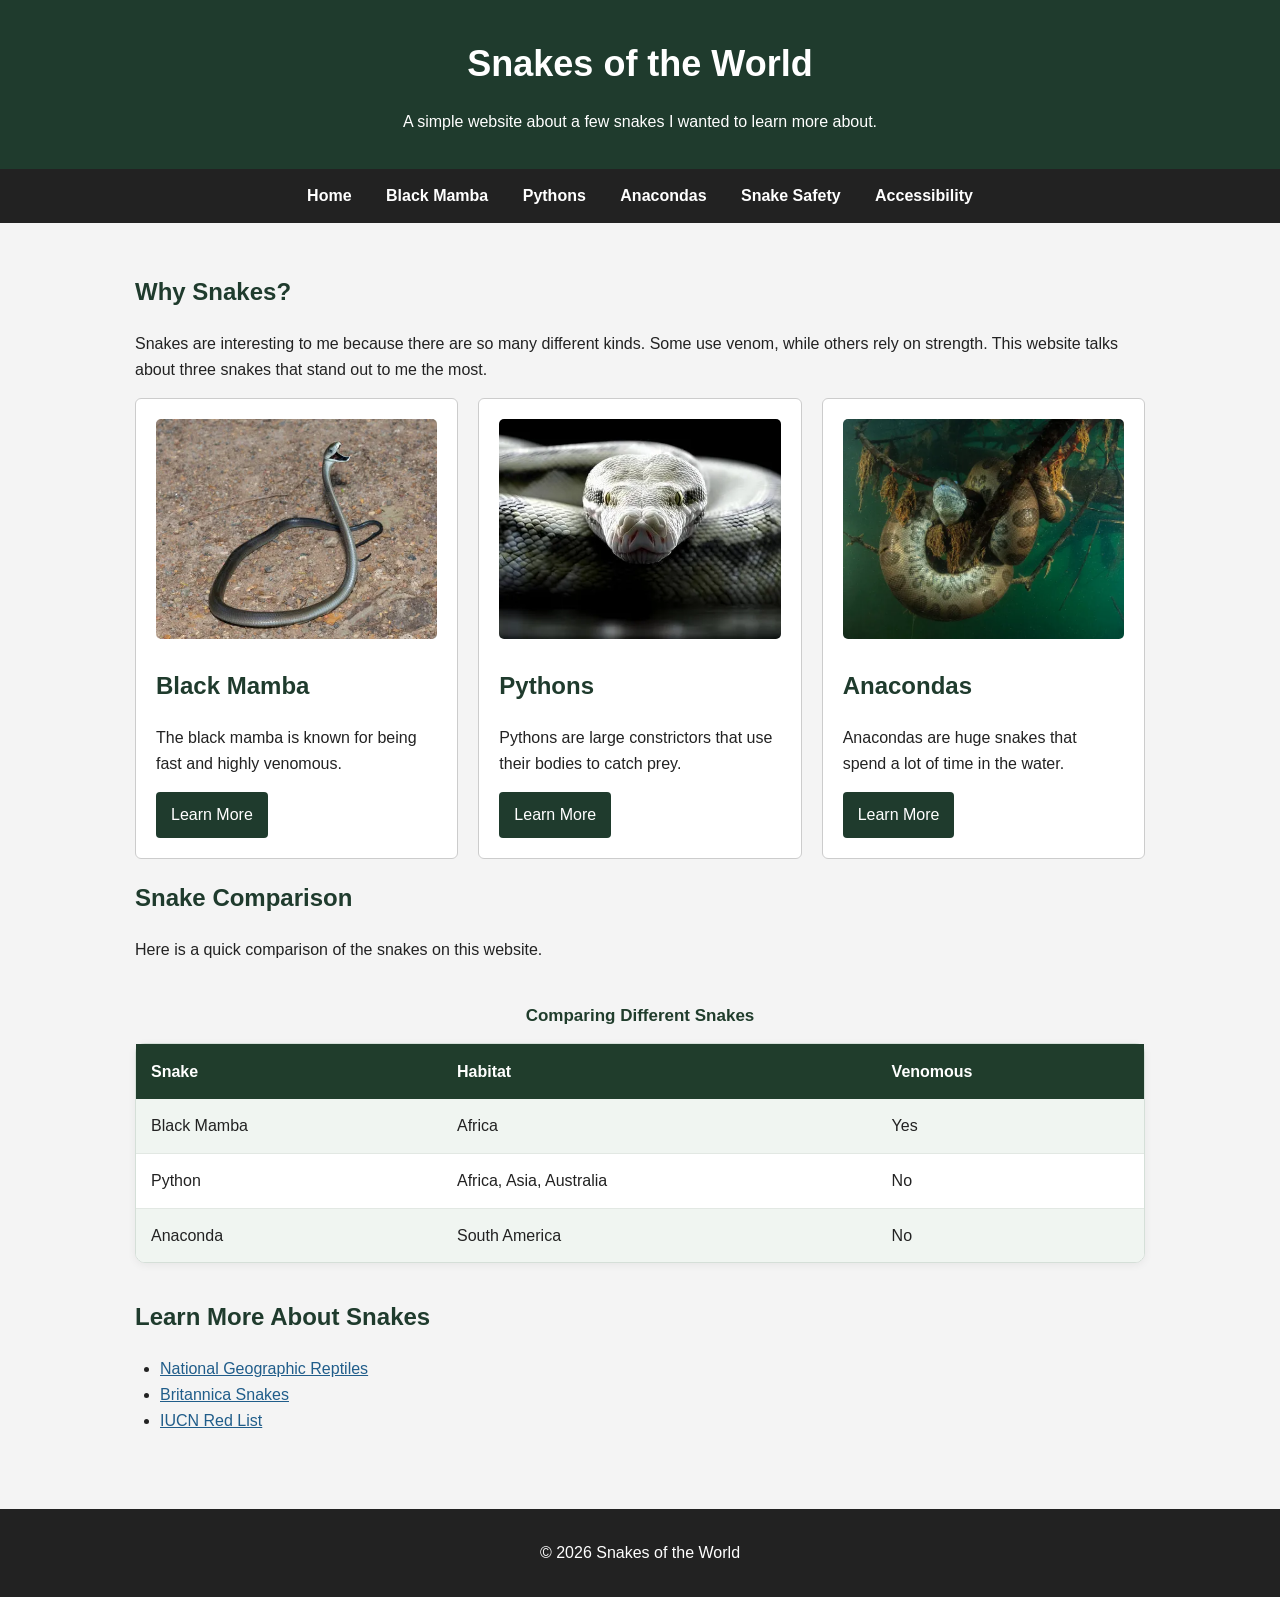
==== commit 90080457: "Refactor index.html for improved content and layout Updated the content and structure of the index.h" ====
--- a/index.html
+++ b/index.html
@@ -1,23 +1,20 @@
-
 <!DOCTYPE html>
 <html lang="en">
-
 <head>
    <meta charset="UTF-8">
    <meta name="viewport" content="width=device-width, initial-scale=1.0">
-   <meta name="description" content="Learn about different snakes including black mambas, pythons, and anacondas.">
+   <meta name="description" content="Learn about black mambas, pythons, and anacondas.">
    <title>Snakes of the World</title>
    <link rel="stylesheet" href="styles.css">
 </head>
-
 <body>
 
 <header>
    <h1>Snakes of the World</h1>
-   <p>Learning about some of the most interesting snakes in the world.</p>
+   <p>A simple website about a few snakes I wanted to learn more about.</p>
 </header>
 
-<nav aria-label="Main navigation">
+<nav>
    <a href="index.html">Home</a>
    <a href="black-mamba.html">Black Mamba</a>
    <a href="python.html">Pythons</a>
@@ -27,119 +24,79 @@
 </nav>
 
 <main>
-
    <h2>Why Snakes?</h2>
-
    <p>
-      Snakes are some of the most interesting animals to me because there are
-      so many different types. Some rely on venom while others use their size
-      and strength. This website goes over three snakes that stand out to me
-      the most.
+      Snakes are interesting to me because there are so many different kinds.
+      Some use venom, while others rely on strength. This website talks about
+      three snakes that stand out to me the most.
    </p>
 
    <div class="snake-grid">
-
       <section class="snake-card">
          <img src="black-mamba.png" alt="Black mamba snake">
-
          <h2>Black Mamba</h2>
-
          <p>
-            Black mambas are known for their speed and extremely dangerous
-            venom. Despite the name, the snake itself is usually gray or
-            brown instead of black.
+            The black mamba is known for being fast and highly venomous.
          </p>
-
-         <a class="button" href="black-mamba.html">Learn About Black Mambas</a>
+         <a class="button" href="black-mamba.html">Learn More</a>
       </section>
 
       <section class="snake-card">
          <img src="python.png" alt="Python snake">
-
          <h2>Pythons</h2>
-
          <p>
-            Pythons are powerful constrictors. Instead of using venom, they
-            grab their prey and use their bodies to constrict it.
+            Pythons are large constrictors that use their bodies to catch prey.
          </p>
-
-         <a class="button" href="python.html">Learn About Pythons</a>
+         <a class="button" href="python.html">Learn More</a>
       </section>
 
       <section class="snake-card">
-         <img src="anaconda.png" alt="Green anaconda">
-
+         <img src="anaconda.png" alt="Anaconda snake">
          <h2>Anacondas</h2>
-
          <p>
-            Anacondas are massive snakes that spend a lot of their time around
-            water. The green anaconda is especially known for its huge size.
+            Anacondas are huge snakes that spend a lot of time in the water.
          </p>
-
-         <a class="button" href="anaconda.html">Learn About Anacondas</a>
+         <a class="button" href="anaconda.html">Learn More</a>
       </section>
-
    </div>
 
    <section>
       <h2>Snake Comparison</h2>
-      <p>Here is a comparison of the snakes covered on this website.</p>
+      <p>Here is a quick comparison of the snakes on this website.</p>
 
       <table>
          <caption>Comparing Different Snakes</caption>
-         <thead>
-            <tr>
-               <th scope="col">Snake</th>
-               <th scope="col">Habitat</th>
-               <th scope="col">Venomous</th>
-            </tr>
-         </thead>
-         <tbody>
-            <tr>
-               <td>Black Mamba</td>
-               <td>Africa</td>
-               <td>Yes</td>
-            </tr>
-            <tr>
-               <td>Python</td>
-               <td>Africa, Asia, Australia</td>
-               <td>No</td>
-            </tr>
-            <tr>
-               <td>Anaconda</td>
-               <td>South America</td>
-               <td>No</td>
-            </tr>
-         </tbody>
+         <tr>
+            <th scope="col">Snake</th>
+            <th scope="col">Habitat</th>
+            <th scope="col">Venomous</th>
+         </tr>
+         <tr>
+            <td>Black Mamba</td>
+            <td>Africa</td>
+            <td>Yes</td>
+         </tr>
+         <tr>
+            <td>Python</td>
+            <td>Africa, Asia, Australia</td>
+            <td>No</td>
+         </tr>
+         <tr>
+            <td>Anaconda</td>
+            <td>South America</td>
+            <td>No</td>
+         </tr>
       </table>
    </section>
 
    <section>
       <h2>Learn More About Snakes</h2>
-      <p>
-         If you want to learn more about snakes, here are some websites
-         with additional information.
-      </p>
-
       <ul>
-         <li>
-            <a href="https://www.nationalgeographic.com/animals/reptiles">
-               National Geographic - Reptiles
-            </a>
-         </li>
-         <li>
-            <a href="https://www.britannica.com/animal/snake">
-               Britannica - Snakes
-            </a>
-         </li>
-         <li>
-            <a href="https://www.iucnredlist.org/">
-               IUCN Red List - Conservation
-            </a>
-         </li>
+         <li><a href="https://www.nationalgeographic.com/animals/reptiles">National Geographic Reptiles</a></li>
+         <li><a href="https://www.britannica.com/animal/snake">Britannica Snakes</a></li>
+         <li><a href="https://www.iucnredlist.org/">IUCN Red List</a></li>
       </ul>
    </section>
-
 </main>
 
 <footer>
--- a/styles.css
+++ b/styles.css
@@ -41,6 +41,12 @@
 
 nav a:hover {
    text-decoration: underline;
+}
+
+nav a:focus-visible,
+.button:focus-visible {
+   outline: 3px solid #79c5ff;
+   outline-offset: 3px;
 }
 
 main {
@@ -107,6 +113,61 @@
    padding-left: 25px;
 }
 
+/* Snake comparison table */
+
+table {
+   width: 100%;
+   border-collapse: separate;
+   border-spacing: 0;
+   margin: 25px 0 35px;
+   background-color: white;
+   border: 1px solid #d5dfd8;
+   border-radius: 10px;
+   overflow: hidden;
+   box-shadow: 0 2px 8px rgba(0, 0, 0, 0.06);
+}
+
+caption {
+   caption-side: top;
+   padding: 14px;
+   font-weight: bold;
+   color: #203d2c;
+   font-size: 17px;
+}
+
+th {
+   background-color: #203d2c;
+   color: white;
+   padding: 15px;
+   text-align: left;
+}
+
+td {
+   padding: 14px 15px;
+   border-bottom: 1px solid #e2e8e3;
+   text-align: left;
+}
+
+tbody tr:nth-child(even) {
+   background-color: #f0f5f1;
+}
+
+tbody tr:last-child td {
+   border-bottom: none;
+}
+
+/* External links */
+
+main a:not(.button) {
+   color: #205d8a;
+}
+
+main a:not(.button):hover {
+   text-decoration: underline;
+}
+
+/* Form styling */
+
 form {
    margin-top: 20px;
 }
@@ -125,21 +186,44 @@
    padding: 10px;
    border: 1px solid #aaa;
    border-radius: 4px;
-}
-
-input[type="submit"] {
+   font: inherit;
+}
+
+input[type="text"]:focus,
+select:focus,
+textarea:focus {
+   outline: 2px solid #315b46;
+   outline-offset: 2px;
+}
+
+input[type="submit"],
+form button[type="submit"] {
    margin-top: 15px;
-   padding: 10px 20px;
+   padding: 12px 24px;
    background-color: #1f3b2d;
    color: white;
    border: none;
-   border-radius: 4px;
+   border-radius: 5px;
+   font-size: 15px;
    cursor: pointer;
 }
 
-input[type="submit"]:hover {
+input[type="submit"]:hover,
+form button[type="submit"]:hover {
    background-color: #315b46;
 }
+
+form button[type="submit"]:focus-visible {
+   outline: 3px solid #327dba;
+   outline-offset: 3px;
+}
+
+#formMessage {
+   margin-top: 15px;
+   color: #8b2d20;
+}
+
+/* Footer */
 
 footer {
    text-align: center;
@@ -148,6 +232,8 @@
    padding: 15px;
    margin-top: 30px;
 }
+
+/* Mobile layout */
 
 @media (max-width: 700px) {
    nav a {
@@ -159,7 +245,28 @@
       flex-direction: column;
    }
 
+   .snake-card {
+      min-width: 0;
+   }
+
    header h1 {
       font-size: 28px;
    }
-}
+
+   main {
+      padding: 20px 12px;
+   }
+
+   .content-page {
+      padding: 18px;
+   }
+}
+
+@media (max-width: 600px) {
+   th,
+   td {
+      padding: 9px 7px;
+      font-size: 12px;
+      overflow-wrap: anywhere;
+   }
+}
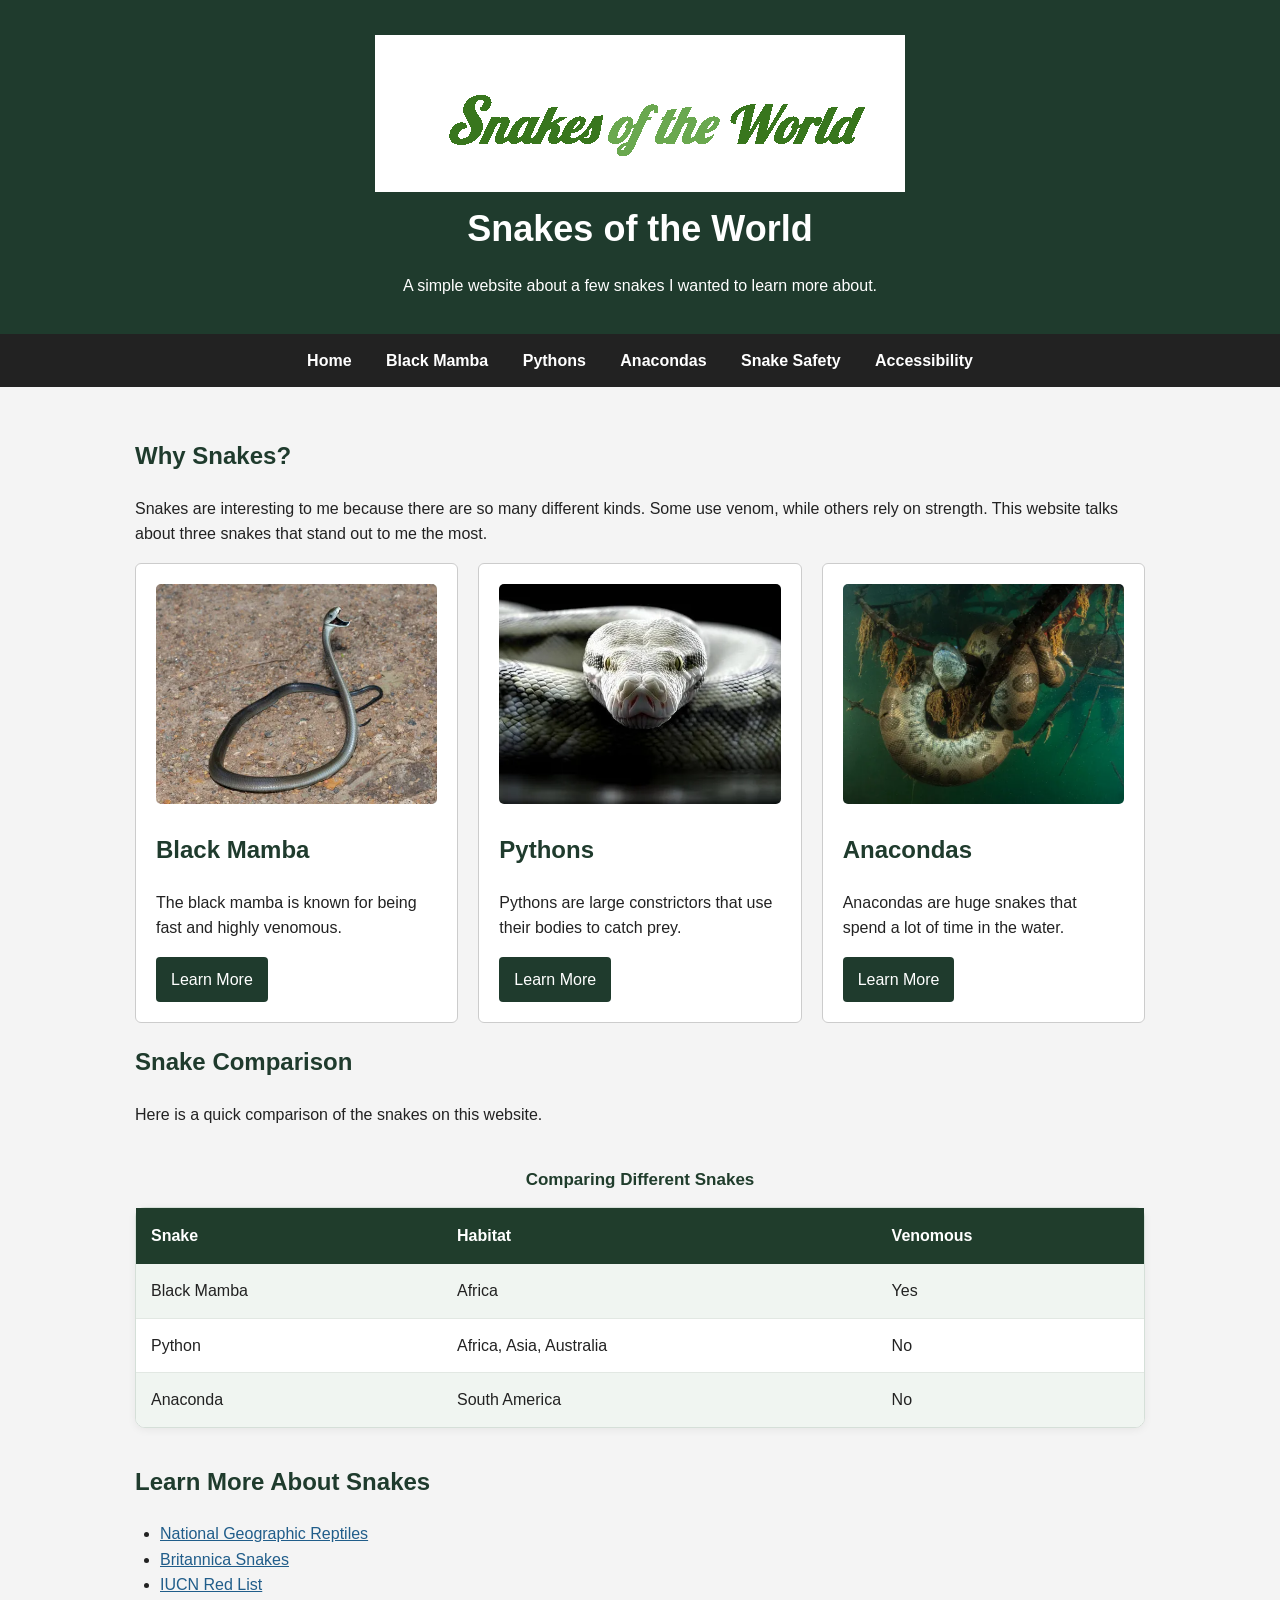
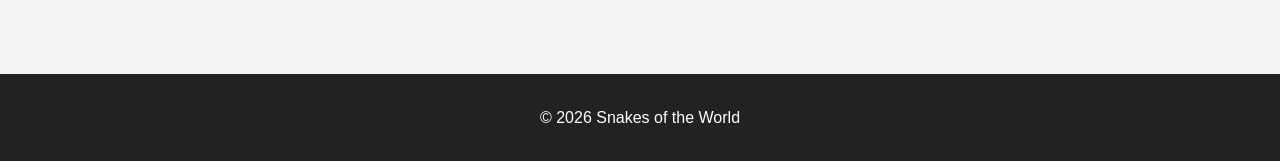
==== commit bb41ad7c: "Add site logo and update footer copyright year Added a site logo to the header and updated the foote" ====
--- a/index.html
+++ b/index.html
@@ -5,11 +5,14 @@
    <meta name="viewport" content="width=device-width, initial-scale=1.0">
    <meta name="description" content="Learn about black mambas, pythons, and anacondas.">
    <title>Snakes of the World</title>
+<link rel="icon" type="image/png" href="SnakesOfTheWorld%20ICON.png">
+
    <link rel="stylesheet" href="styles.css">
 </head>
 <body>
 
 <header>
+   <img class="site-logo" src="SnakesOfTheWorld%20ICON.png" alt="Snakes of the World logo">
    <h1>Snakes of the World</h1>
    <p>A simple website about a few snakes I wanted to learn more about.</p>
 </header>
